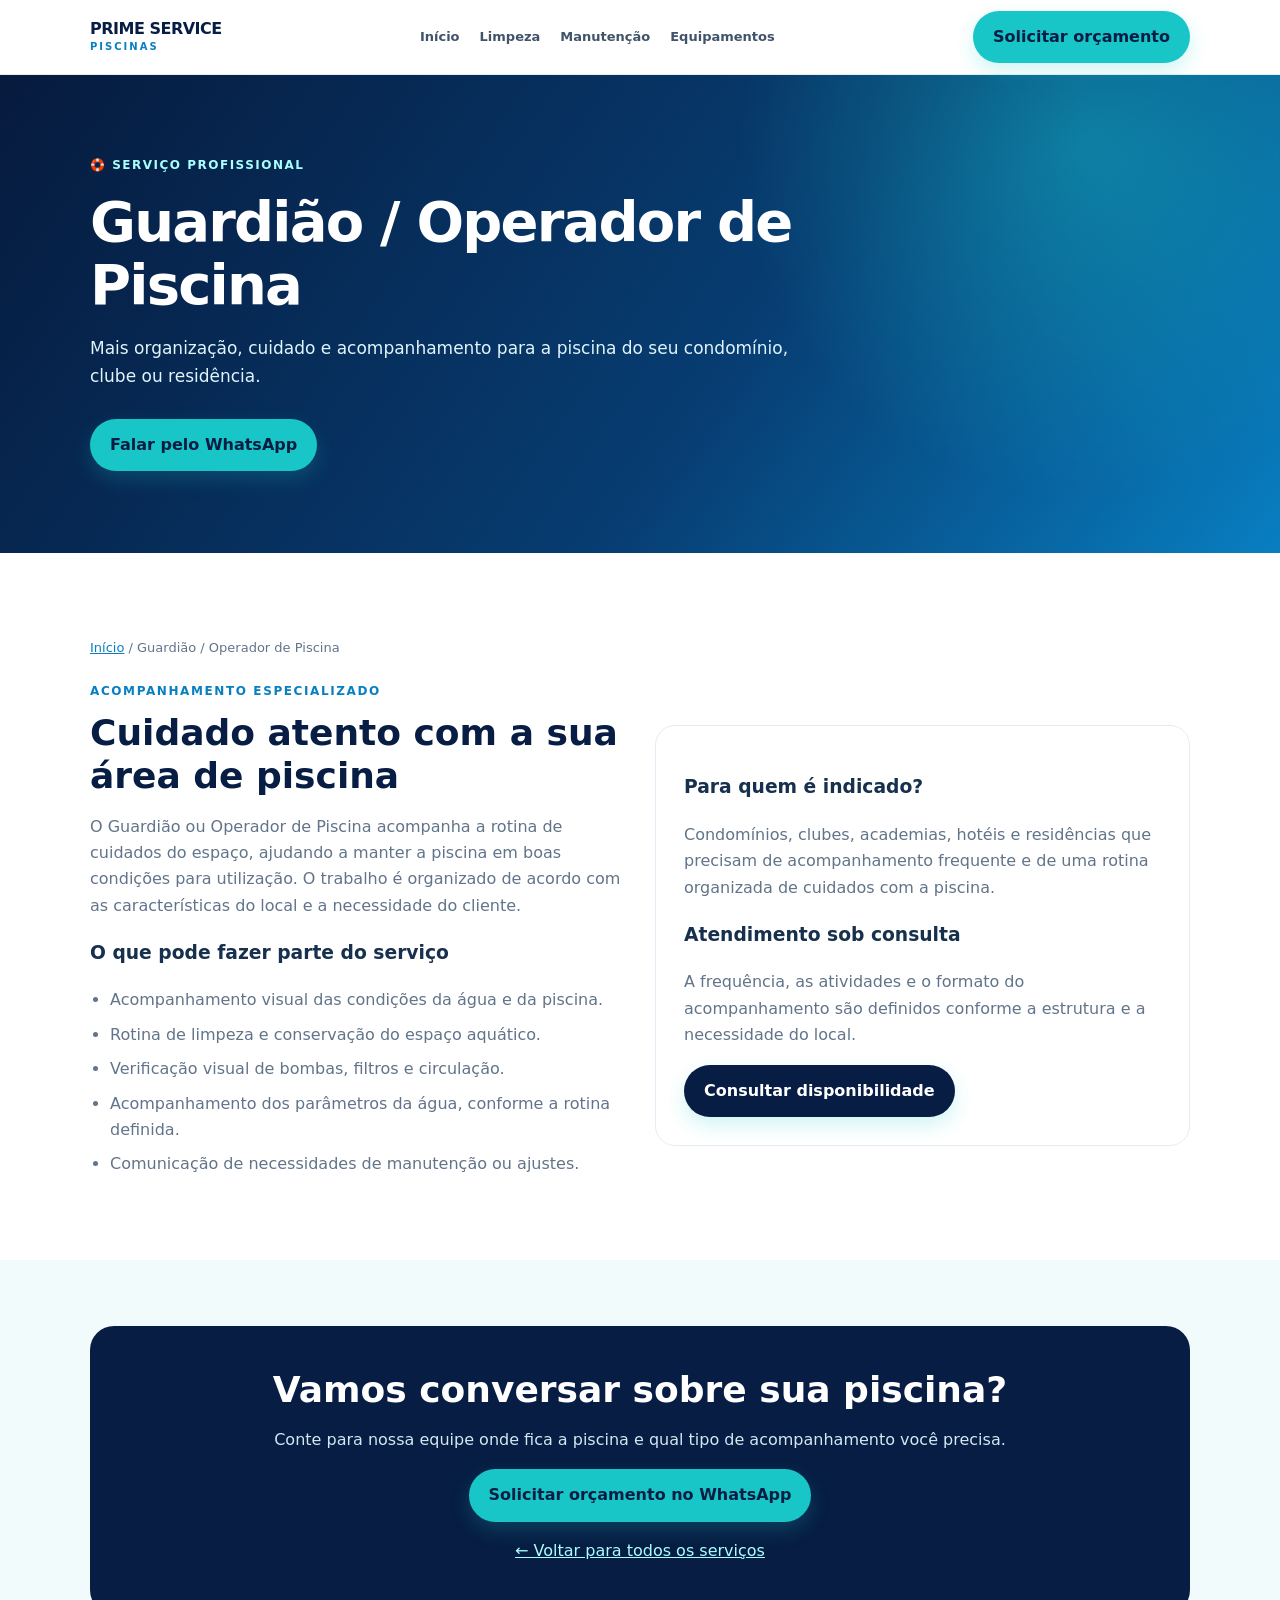
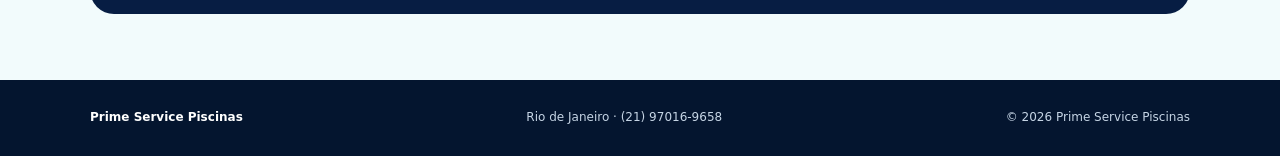
==== servicos/guardiao-operador.html @ e6c2f6da "Criar página individual do serviço: guardiao-operador.html" ====
<!doctype html>
<html lang="pt-BR"><head><meta charset="utf-8"><meta name="viewport" content="width=device-width,initial-scale=1"><meta name="theme-color" content="#071d43"><title>Guardião / Operador de Piscina | Prime Service Piscinas</title><meta name="description" content="Acompanhamento profissional e rotina de cuidados para piscinas em condomínios e residências no Rio de Janeiro."><link rel="stylesheet" href="../style.css"></head><body>
<header><div class="wrap nav"><a class="brand" href="../index.html">PRIME SERVICE<small>PISCINAS</small></a><nav id="nav"><a href="../index.html">Início</a><a href="limpeza-de-piscina.html">Limpeza</a><a href="manutencao-equipamentos.html">Manutenção</a><a href="venda-equipamentos.html">Equipamentos</a></nav><a class="btn" href="https://wa.me/5521970169658?text=Ol%C3%A1%21%20Gostaria%20de%20informa%C3%A7%C3%B5es%20sobre%20Guardião%20ou%20Operador%20de%20Piscina." target="_blank" rel="noopener">Solicitar orçamento</a><button class="menu" id="menu" aria-label="Abrir menu">☰</button></div></header>
<main><section class="hero"><div class="wrap"><span class="eyebrow">🛟 Serviço profissional</span><h1>Guardião / Operador de Piscina</h1><p>Mais organização, cuidado e acompanhamento para a piscina do seu condomínio, clube ou residência.</p><a class="btn" href="https://wa.me/5521970169658?text=Ol%C3%A1%21%20Gostaria%20de%20um%20or%C3%A7amento%20para%20Guardião%20ou%20Operador%20de%20Piscina." target="_blank" rel="noopener">Falar pelo WhatsApp</a></div></section>
<section><div class="wrap"><p class="breadcrumb"><a href="../index.html">Início</a> / Guardião / Operador de Piscina</p><div class="split"><div><span class="kicker">Acompanhamento especializado</span><h2>Cuidado atento com a sua área de piscina</h2><p class="muted">O Guardião ou Operador de Piscina acompanha a rotina de cuidados do espaço, ajudando a manter a piscina em boas condições para utilização. O trabalho é organizado de acordo com as características do local e a necessidade do cliente.</p><h3>O que pode fazer parte do serviço</h3><ul class="check"><li>Acompanhamento visual das condições da água e da piscina.</li><li>Rotina de limpeza e conservação do espaço aquático.</li><li>Verificação visual de bombas, filtros e circulação.</li><li>Acompanhamento dos parâmetros da água, conforme a rotina definida.</li><li>Comunicação de necessidades de manutenção ou ajustes.</li></ul></div><div class="panel"><h3>Para quem é indicado?</h3><p class="muted">Condomínios, clubes, academias, hotéis e residências que precisam de acompanhamento frequente e de uma rotina organizada de cuidados com a piscina.</p><h3>Atendimento sob consulta</h3><p class="muted">A frequência, as atividades e o formato do acompanhamento são definidos conforme a estrutura e a necessidade do local.</p><a class="btn dark" href="https://wa.me/5521970169658?text=Olá!%20Quero%20consultar%20o%20serviço%20de%20Guardião%20ou%20Operador%20de%20Piscina." target="_blank" rel="noopener">Consultar disponibilidade</a></div></div></div></section>
<section class="band"><div class="wrap cta"><h2>Vamos conversar sobre sua piscina?</h2><p>Conte para nossa equipe onde fica a piscina e qual tipo de acompanhamento você precisa.</p><a class="btn" href="https://wa.me/5521970169658?text=Olá!%20Gostaria%20de%20um%20orçamento%20para%20Guardião%20ou%20Operador%20de%20Piscina." target="_blank" rel="noopener">Solicitar orçamento no WhatsApp</a><p><a href="../index.html" style="color:#a9ffff">← Voltar para todos os serviços</a></p></div></section></main><footer><div class="wrap foot"><strong>Prime Service Piscinas</strong><span>Rio de Janeiro · (21) 97016-9658</span><span>© <span class="year"></span> Prime Service Piscinas</span></div></footer><script>const m=document.getElementById('menu'),n=document.getElementById('nav');m.addEventListener('click',()=>n.classList.toggle('open'));document.querySelectorAll('.year').forEach(e=>e.textContent=new Date().getFullYear());</script></body></html>
---- style.css ----
:root{--navy:#071d43;--blue:#087fc1;--turq:#18c6c8;--aqua:#e9fbfb;--ink:#17304d;--muted:#62748a;--line:#e4edf4}
*{box-sizing:border-box}html{scroll-behavior:smooth;scroll-padding-top:90px}body{margin:0;font-family:Inter,Poppins,system-ui,-apple-system,"Segoe UI",sans-serif;color:var(--ink);line-height:1.65}a{color:inherit}a:focus-visible,button:focus-visible{outline:3px solid #f5c84b;outline-offset:4px}.wrap{width:min(1100px,calc(100% - 36px));margin:auto}
header{position:sticky;top:0;z-index:10;background:#ffffffef;backdrop-filter:blur(10px);border-bottom:1px solid var(--line)}
.nav{min-height:74px;display:flex;align-items:center;justify-content:space-between;gap:20px}.brand{text-decoration:none;font-weight:800;color:var(--navy);letter-spacing:-.5px;line-height:1.05}.brand small{display:block;color:var(--blue);font-size:10px;letter-spacing:2px;margin-top:4px}
nav{display:flex;align-items:center;gap:20px}nav a{font-size:13px;font-weight:650;text-decoration:none;color:#40536a}nav a:hover{color:var(--blue)}
.btn{display:inline-flex;align-items:center;justify-content:center;padding:13px 20px;border-radius:999px;background:var(--turq);color:var(--navy);font-weight:800;text-decoration:none;border:0;box-shadow:0 8px 20px #18c6c833}.btn:hover{filter:brightness(1.04);transform:translateY(-1px)}.btn.dark{background:var(--navy);color:white}
.menu{display:none;border:1px solid var(--line);background:white;border-radius:10px;padding:9px}
.hero{background:radial-gradient(circle at 85% 15%,#18c6c866,transparent 30%),linear-gradient(125deg,#061a3d,#073d72 58%,#087fc1);color:white;padding:76px 0 82px}
.hero .eyebrow{color:#a9ffff;text-transform:uppercase;letter-spacing:1.5px;font-size:12px;font-weight:800}.hero h1{font-size:clamp(34px,5vw,56px);line-height:1.12;letter-spacing:-1.8px;max-width:760px;margin:14px 0}.hero p{color:#e0f4fb;max-width:700px;font-size:17px}.hero .btn{margin-top:12px}
section{padding:66px 0}.intro{text-align:center;max-width:760px;margin:0 auto 34px}.kicker{color:var(--blue);font-size:12px;font-weight:800;letter-spacing:1.6px;text-transform:uppercase}h2{color:var(--navy);font-size:clamp(26px,3.5vw,36px);line-height:1.2;margin:8px 0 12px}.muted{color:var(--muted)}
.grid{display:grid;grid-template-columns:repeat(3,1fr);gap:18px}.card{border:1px solid var(--line);border-radius:20px;padding:23px;background:white;box-shadow:0 10px 30px #071d4309}.card h3{color:var(--navy);margin:8px 0}.card p{color:var(--muted);font-size:14px}.symbol{width:48px;height:48px;border-radius:15px;background:var(--aqua);display:grid;place-items:center;font-size:23px}
.band{background:#f2fbfc}.split{display:grid;grid-template-columns:1fr 1fr;gap:30px;align-items:center}.panel{padding:28px;border-radius:20px;background:white;border:1px solid var(--line)}ul.check{padding-left:20px;color:var(--muted)}ul.check li{margin:8px 0}
.cta{background:var(--navy);color:white;border-radius:24px;padding:34px;text-align:center}.cta h2{color:white}.cta p{color:#d4e7f2}
footer{background:#04152f;color:#c6d5e5;padding:28px 0;font-size:12px}.foot{display:flex;justify-content:space-between;gap:18px;flex-wrap:wrap}footer strong{color:white}
.float{position:fixed;right:18px;bottom:18px;z-index:20;width:58px;height:58px;border-radius:50%;display:grid;place-items:center;background:#20c875;color:white;text-decoration:none;font-size:27px;box-shadow:0 8px 25px #0003}
.breadcrumb{font-size:13px;color:var(--muted);margin:18px 0}.breadcrumb a{color:var(--blue)}
@media(max-width:800px){nav{display:none;position:absolute;top:73px;left:0;right:0;background:white;padding:18px 22px;border-bottom:1px solid var(--line);flex-direction:column;align-items:flex-start}nav.open{display:flex}.menu{display:block}.nav>.btn{display:none}.grid{grid-template-columns:repeat(2,1fr)}.split{grid-template-columns:1fr}}
@media(max-width:540px){.grid{grid-template-columns:1fr}.hero{padding:55px 0 62px}section{padding:52px 0}.cta{padding:26px 20px}}

.service-tabs{display:grid;grid-template-columns:repeat(4,1fr);gap:16px;margin:0 0 38px}.service-tab{display:flex;flex-direction:column;gap:8px;padding:22px;border:1px solid var(--line);border-radius:18px;background:linear-gradient(160deg,#fff,#f2fbfc);text-decoration:none;box-shadow:0 10px 26px #071d4309;transition:transform .2s,border-color .2s}.service-tab:hover{transform:translateY(-3px);border-color:var(--turq)}.service-tab span{font-size:28px}.service-tab strong{color:var(--navy);line-height:1.25}.service-tab small{color:var(--muted);line-height:1.45}.secondary-intro{margin-top:8px}@media(max-width:800px){.service-tabs{grid-template-columns:repeat(2,1fr)}}@media(max-width:540px){.service-tabs{grid-template-columns:1fr}}
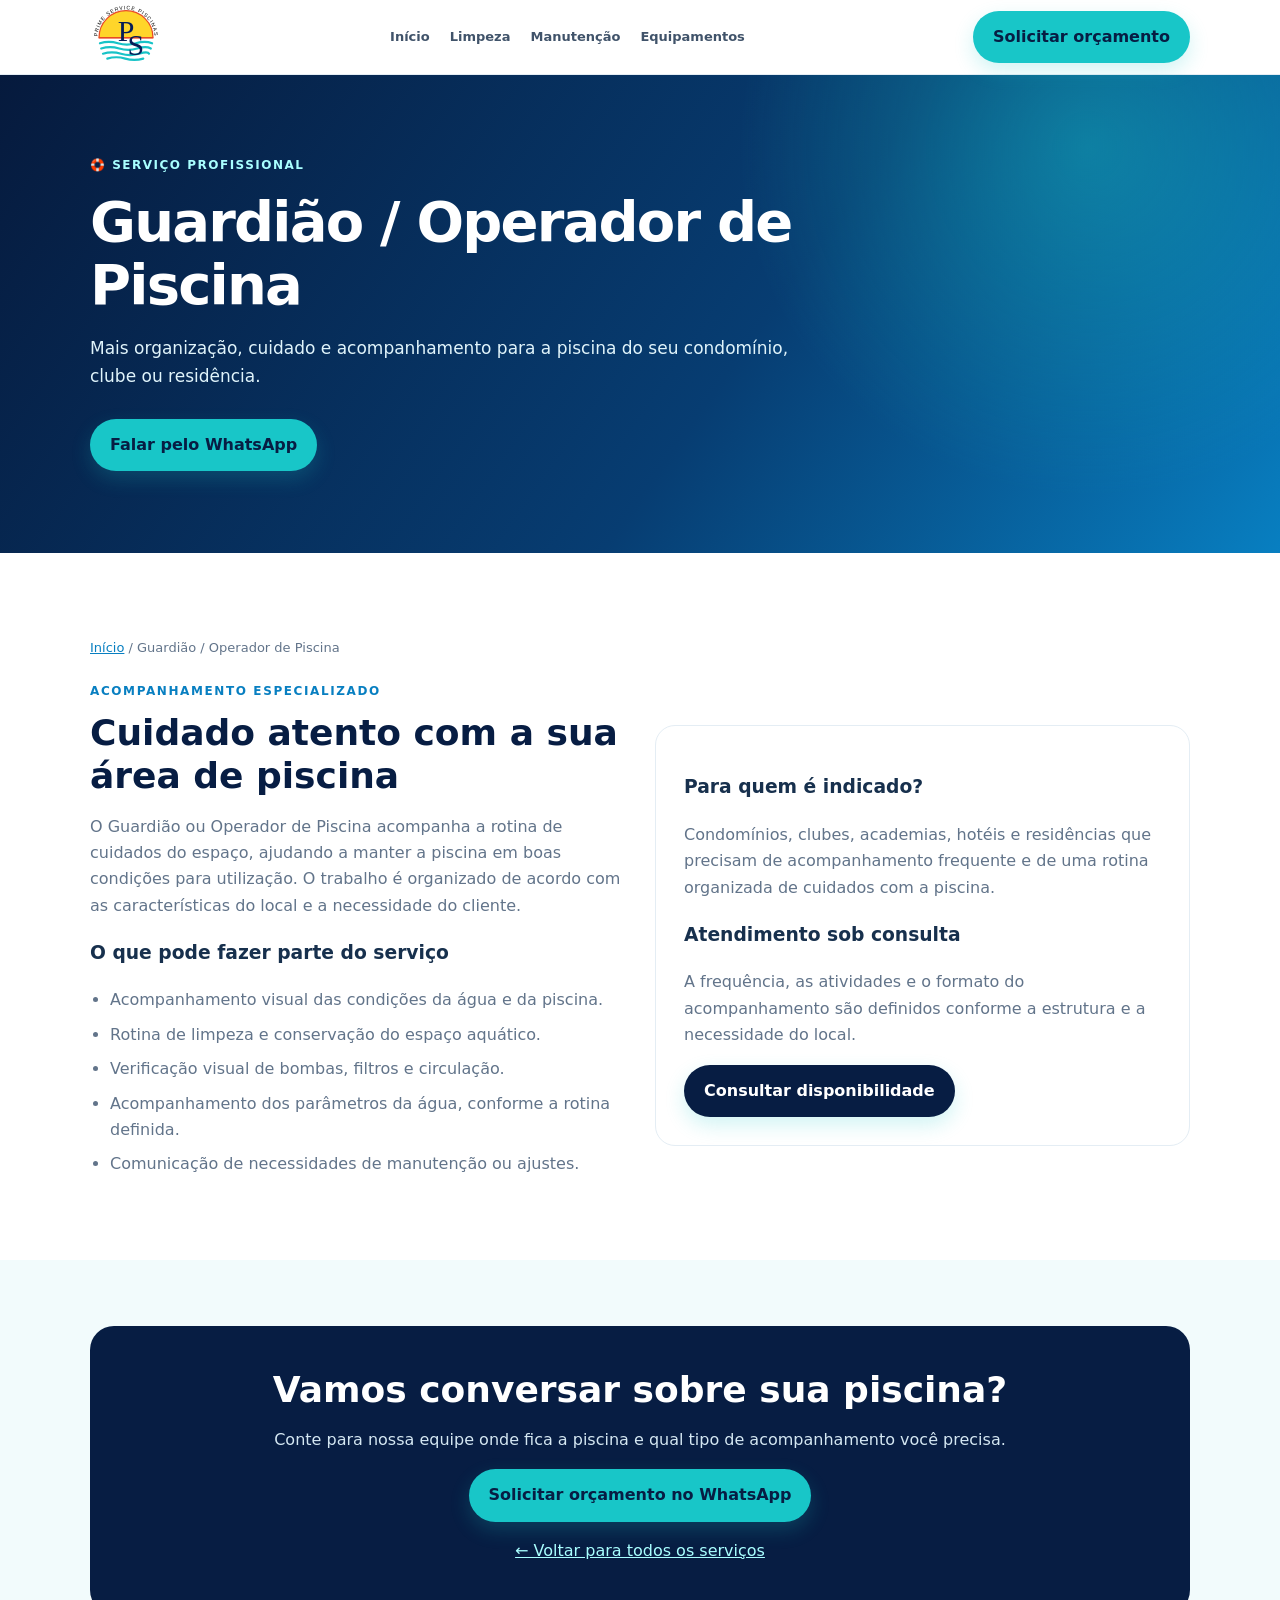
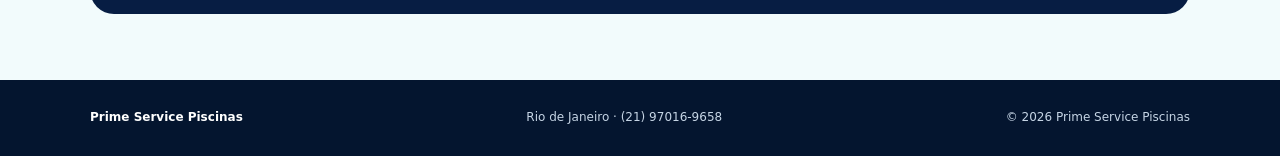
==== commit 1db1b122: "Atualizar cabeçalho com a logo Prime Service Piscinas" ====
--- a/servicos/guardiao-operador.html
+++ b/servicos/guardiao-operador.html
@@ -1,6 +1,6 @@
 <!doctype html>
 <html lang="pt-BR"><head><meta charset="utf-8"><meta name="viewport" content="width=device-width,initial-scale=1"><meta name="theme-color" content="#071d43"><title>Guardião / Operador de Piscina | Prime Service Piscinas</title><meta name="description" content="Acompanhamento profissional e rotina de cuidados para piscinas em condomínios e residências no Rio de Janeiro."><link rel="stylesheet" href="../style.css"></head><body>
-<header><div class="wrap nav"><a class="brand" href="../index.html">PRIME SERVICE<small>PISCINAS</small></a><nav id="nav"><a href="../index.html">Início</a><a href="limpeza-de-piscina.html">Limpeza</a><a href="manutencao-equipamentos.html">Manutenção</a><a href="venda-equipamentos.html">Equipamentos</a></nav><a class="btn" href="https://wa.me/5521970169658?text=Ol%C3%A1%21%20Gostaria%20de%20informa%C3%A7%C3%B5es%20sobre%20Guardião%20ou%20Operador%20de%20Piscina." target="_blank" rel="noopener">Solicitar orçamento</a><button class="menu" id="menu" aria-label="Abrir menu">☰</button></div></header>
+<header><div class="wrap nav"><a class="brand" style="display:flex;align-items:center" href="../index.html"><img src="../logo-prime.svg" alt="Prime Service Piscinas" style="width:72px;height:72px;object-fit:contain"></a><nav id="nav"><a href="../index.html">Início</a><a href="limpeza-de-piscina.html">Limpeza</a><a href="manutencao-equipamentos.html">Manutenção</a><a href="venda-equipamentos.html">Equipamentos</a></nav><a class="btn" href="https://wa.me/5521970169658?text=Ol%C3%A1%21%20Gostaria%20de%20informa%C3%A7%C3%B5es%20sobre%20Guardião%20ou%20Operador%20de%20Piscina." target="_blank" rel="noopener">Solicitar orçamento</a><button class="menu" id="menu" aria-label="Abrir menu">☰</button></div></header>
 <main><section class="hero"><div class="wrap"><span class="eyebrow">🛟 Serviço profissional</span><h1>Guardião / Operador de Piscina</h1><p>Mais organização, cuidado e acompanhamento para a piscina do seu condomínio, clube ou residência.</p><a class="btn" href="https://wa.me/5521970169658?text=Ol%C3%A1%21%20Gostaria%20de%20um%20or%C3%A7amento%20para%20Guardião%20ou%20Operador%20de%20Piscina." target="_blank" rel="noopener">Falar pelo WhatsApp</a></div></section>
 <section><div class="wrap"><p class="breadcrumb"><a href="../index.html">Início</a> / Guardião / Operador de Piscina</p><div class="split"><div><span class="kicker">Acompanhamento especializado</span><h2>Cuidado atento com a sua área de piscina</h2><p class="muted">O Guardião ou Operador de Piscina acompanha a rotina de cuidados do espaço, ajudando a manter a piscina em boas condições para utilização. O trabalho é organizado de acordo com as características do local e a necessidade do cliente.</p><h3>O que pode fazer parte do serviço</h3><ul class="check"><li>Acompanhamento visual das condições da água e da piscina.</li><li>Rotina de limpeza e conservação do espaço aquático.</li><li>Verificação visual de bombas, filtros e circulação.</li><li>Acompanhamento dos parâmetros da água, conforme a rotina definida.</li><li>Comunicação de necessidades de manutenção ou ajustes.</li></ul></div><div class="panel"><h3>Para quem é indicado?</h3><p class="muted">Condomínios, clubes, academias, hotéis e residências que precisam de acompanhamento frequente e de uma rotina organizada de cuidados com a piscina.</p><h3>Atendimento sob consulta</h3><p class="muted">A frequência, as atividades e o formato do acompanhamento são definidos conforme a estrutura e a necessidade do local.</p><a class="btn dark" href="https://wa.me/5521970169658?text=Olá!%20Quero%20consultar%20o%20serviço%20de%20Guardião%20ou%20Operador%20de%20Piscina." target="_blank" rel="noopener">Consultar disponibilidade</a></div></div></div></section>
 <section class="band"><div class="wrap cta"><h2>Vamos conversar sobre sua piscina?</h2><p>Conte para nossa equipe onde fica a piscina e qual tipo de acompanhamento você precisa.</p><a class="btn" href="https://wa.me/5521970169658?text=Olá!%20Gostaria%20de%20um%20orçamento%20para%20Guardião%20ou%20Operador%20de%20Piscina." target="_blank" rel="noopener">Solicitar orçamento no WhatsApp</a><p><a href="../index.html" style="color:#a9ffff">← Voltar para todos os serviços</a></p></div></section></main><footer><div class="wrap foot"><strong>Prime Service Piscinas</strong><span>Rio de Janeiro · (21) 97016-9658</span><span>© <span class="year"></span> Prime Service Piscinas</span></div></footer><script>const m=document.getElementById('menu'),n=document.getElementById('nav');m.addEventListener('click',()=>n.classList.toggle('open'));document.querySelectorAll('.year').forEach(e=>e.textContent=new Date().getFullYear());</script></body></html>
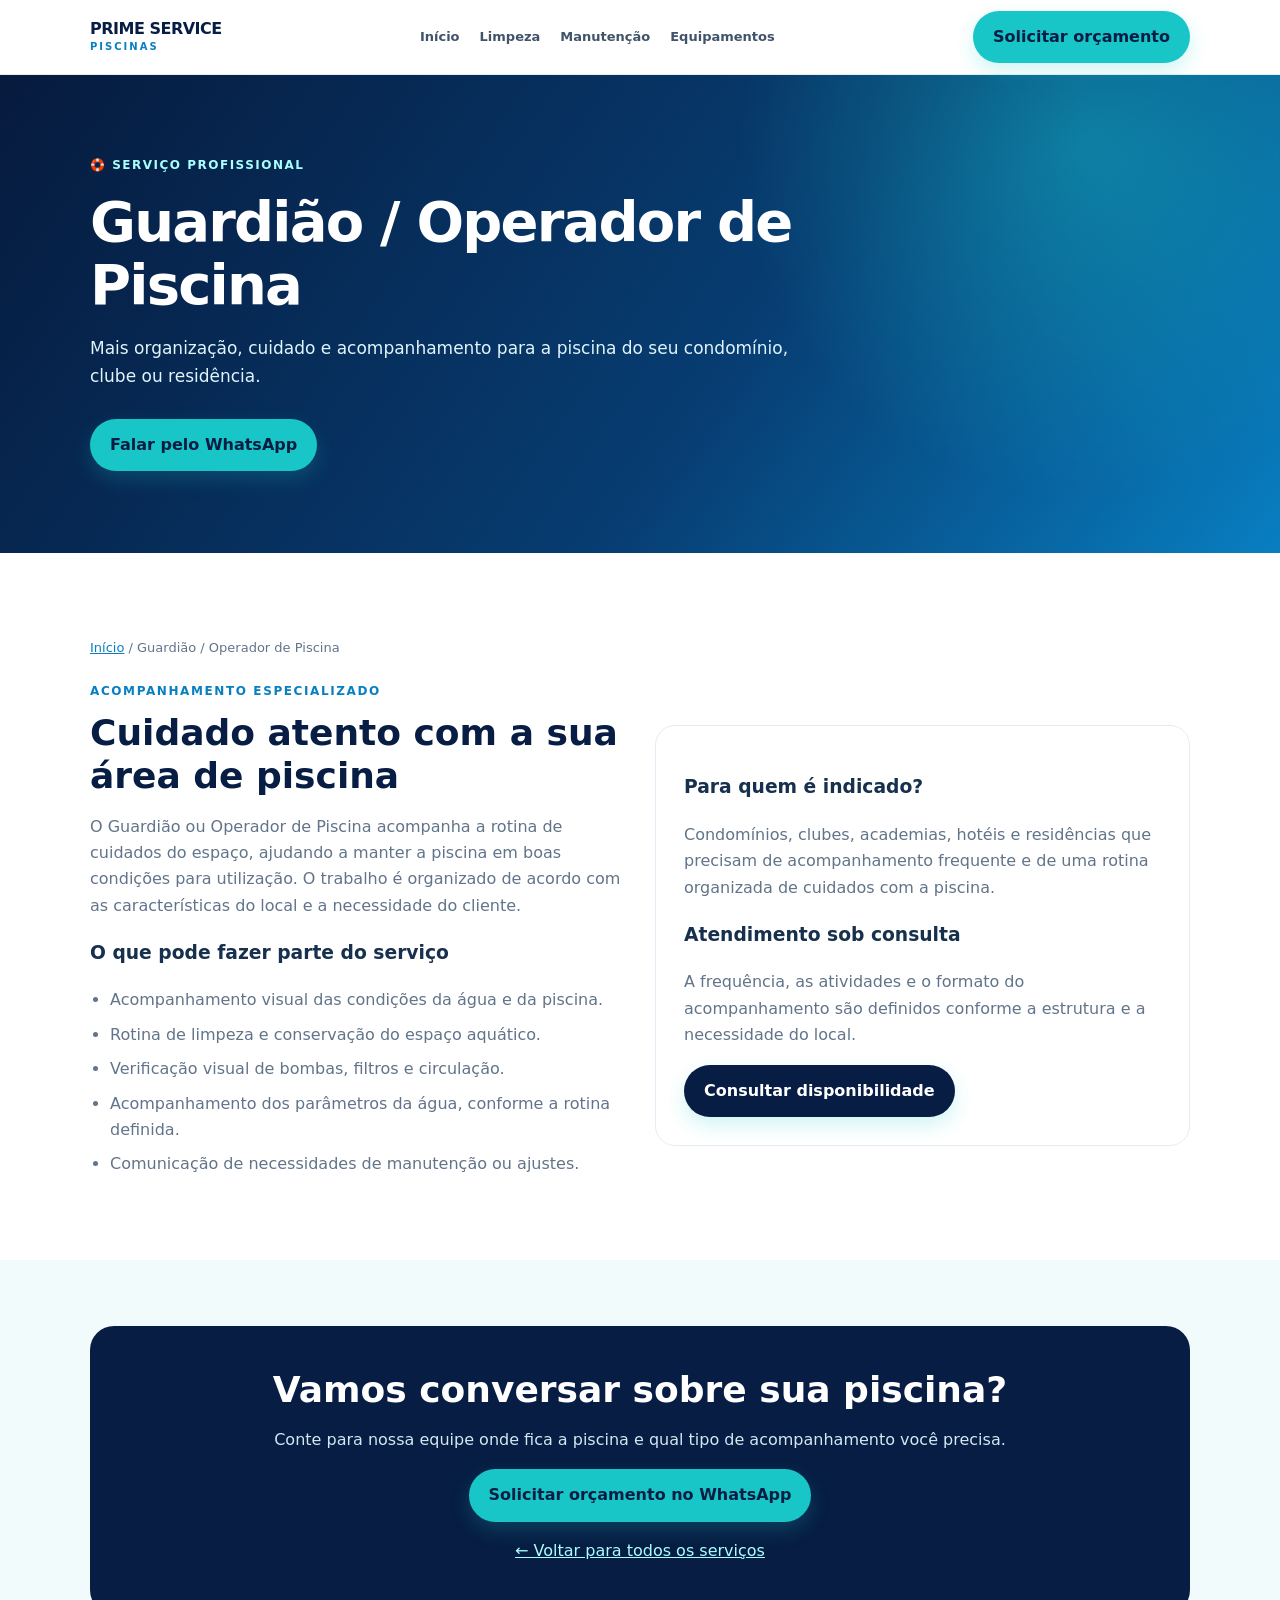
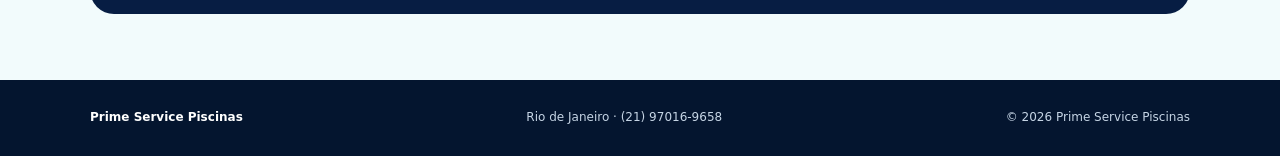
==== commit e0b48fa9: "Remover logo provisória do cabeçalho" ====
--- a/servicos/guardiao-operador.html
+++ b/servicos/guardiao-operador.html
@@ -1,6 +1,6 @@
 <!doctype html>
 <html lang="pt-BR"><head><meta charset="utf-8"><meta name="viewport" content="width=device-width,initial-scale=1"><meta name="theme-color" content="#071d43"><title>Guardião / Operador de Piscina | Prime Service Piscinas</title><meta name="description" content="Acompanhamento profissional e rotina de cuidados para piscinas em condomínios e residências no Rio de Janeiro."><link rel="stylesheet" href="../style.css"></head><body>
-<header><div class="wrap nav"><a class="brand" style="display:flex;align-items:center" href="../index.html"><img src="../logo-prime.svg" alt="Prime Service Piscinas" style="width:72px;height:72px;object-fit:contain"></a><nav id="nav"><a href="../index.html">Início</a><a href="limpeza-de-piscina.html">Limpeza</a><a href="manutencao-equipamentos.html">Manutenção</a><a href="venda-equipamentos.html">Equipamentos</a></nav><a class="btn" href="https://wa.me/5521970169658?text=Ol%C3%A1%21%20Gostaria%20de%20informa%C3%A7%C3%B5es%20sobre%20Guardião%20ou%20Operador%20de%20Piscina." target="_blank" rel="noopener">Solicitar orçamento</a><button class="menu" id="menu" aria-label="Abrir menu">☰</button></div></header>
+<header><div class="wrap nav"><a class="brand" href="../index.html">PRIME SERVICE<small>PISCINAS</small></a><nav id="nav"><a href="../index.html">Início</a><a href="limpeza-de-piscina.html">Limpeza</a><a href="manutencao-equipamentos.html">Manutenção</a><a href="venda-equipamentos.html">Equipamentos</a></nav><a class="btn" href="https://wa.me/5521970169658?text=Ol%C3%A1%21%20Gostaria%20de%20informa%C3%A7%C3%B5es%20sobre%20Guardião%20ou%20Operador%20de%20Piscina." target="_blank" rel="noopener">Solicitar orçamento</a><button class="menu" id="menu" aria-label="Abrir menu">☰</button></div></header>
 <main><section class="hero"><div class="wrap"><span class="eyebrow">🛟 Serviço profissional</span><h1>Guardião / Operador de Piscina</h1><p>Mais organização, cuidado e acompanhamento para a piscina do seu condomínio, clube ou residência.</p><a class="btn" href="https://wa.me/5521970169658?text=Ol%C3%A1%21%20Gostaria%20de%20um%20or%C3%A7amento%20para%20Guardião%20ou%20Operador%20de%20Piscina." target="_blank" rel="noopener">Falar pelo WhatsApp</a></div></section>
 <section><div class="wrap"><p class="breadcrumb"><a href="../index.html">Início</a> / Guardião / Operador de Piscina</p><div class="split"><div><span class="kicker">Acompanhamento especializado</span><h2>Cuidado atento com a sua área de piscina</h2><p class="muted">O Guardião ou Operador de Piscina acompanha a rotina de cuidados do espaço, ajudando a manter a piscina em boas condições para utilização. O trabalho é organizado de acordo com as características do local e a necessidade do cliente.</p><h3>O que pode fazer parte do serviço</h3><ul class="check"><li>Acompanhamento visual das condições da água e da piscina.</li><li>Rotina de limpeza e conservação do espaço aquático.</li><li>Verificação visual de bombas, filtros e circulação.</li><li>Acompanhamento dos parâmetros da água, conforme a rotina definida.</li><li>Comunicação de necessidades de manutenção ou ajustes.</li></ul></div><div class="panel"><h3>Para quem é indicado?</h3><p class="muted">Condomínios, clubes, academias, hotéis e residências que precisam de acompanhamento frequente e de uma rotina organizada de cuidados com a piscina.</p><h3>Atendimento sob consulta</h3><p class="muted">A frequência, as atividades e o formato do acompanhamento são definidos conforme a estrutura e a necessidade do local.</p><a class="btn dark" href="https://wa.me/5521970169658?text=Olá!%20Quero%20consultar%20o%20serviço%20de%20Guardião%20ou%20Operador%20de%20Piscina." target="_blank" rel="noopener">Consultar disponibilidade</a></div></div></div></section>
 <section class="band"><div class="wrap cta"><h2>Vamos conversar sobre sua piscina?</h2><p>Conte para nossa equipe onde fica a piscina e qual tipo de acompanhamento você precisa.</p><a class="btn" href="https://wa.me/5521970169658?text=Olá!%20Gostaria%20de%20um%20orçamento%20para%20Guardião%20ou%20Operador%20de%20Piscina." target="_blank" rel="noopener">Solicitar orçamento no WhatsApp</a><p><a href="../index.html" style="color:#a9ffff">← Voltar para todos os serviços</a></p></div></section></main><footer><div class="wrap foot"><strong>Prime Service Piscinas</strong><span>Rio de Janeiro · (21) 97016-9658</span><span>© <span class="year"></span> Prime Service Piscinas</span></div></footer><script>const m=document.getElementById('menu'),n=document.getElementById('nav');m.addEventListener('click',()=>n.classList.toggle('open'));document.querySelectorAll('.year').forEach(e=>e.textContent=new Date().getFullYear());</script></body></html>
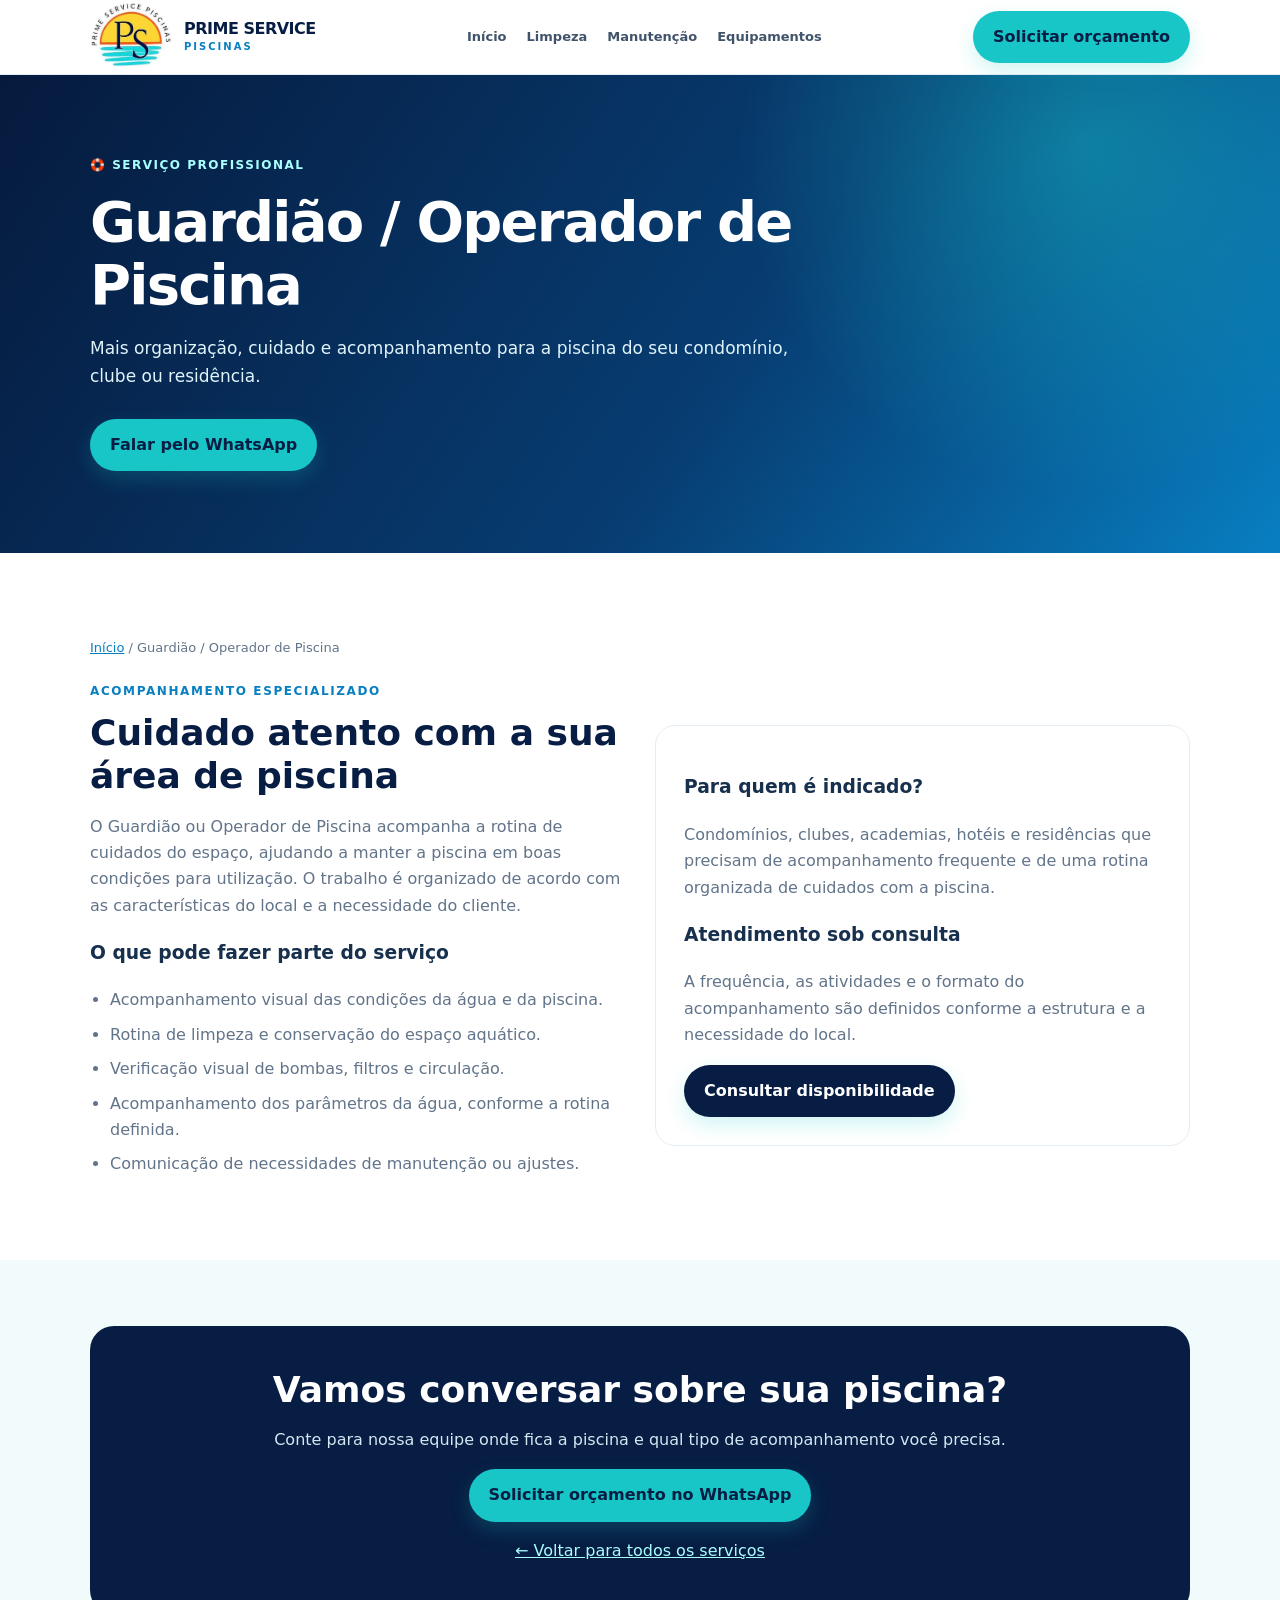
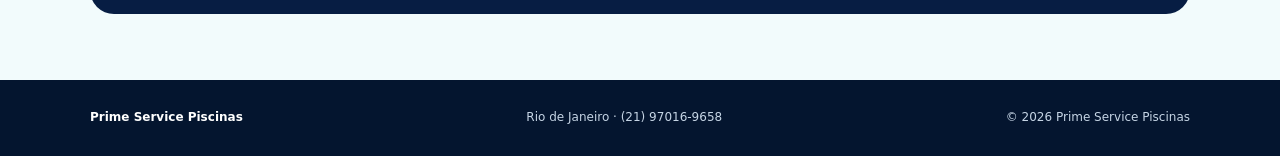
==== commit bcdcd2ba: "Adicionar logo original enviada ao cabeçalho" ====
--- a/servicos/guardiao-operador.html
+++ b/servicos/guardiao-operador.html
@@ -1,6 +1,6 @@
 <!doctype html>
 <html lang="pt-BR"><head><meta charset="utf-8"><meta name="viewport" content="width=device-width,initial-scale=1"><meta name="theme-color" content="#071d43"><title>Guardião / Operador de Piscina | Prime Service Piscinas</title><meta name="description" content="Acompanhamento profissional e rotina de cuidados para piscinas em condomínios e residências no Rio de Janeiro."><link rel="stylesheet" href="../style.css"></head><body>
-<header><div class="wrap nav"><a class="brand" href="../index.html">PRIME SERVICE<small>PISCINAS</small></a><nav id="nav"><a href="../index.html">Início</a><a href="limpeza-de-piscina.html">Limpeza</a><a href="manutencao-equipamentos.html">Manutenção</a><a href="venda-equipamentos.html">Equipamentos</a></nav><a class="btn" href="https://wa.me/5521970169658?text=Ol%C3%A1%21%20Gostaria%20de%20informa%C3%A7%C3%B5es%20sobre%20Guardião%20ou%20Operador%20de%20Piscina." target="_blank" rel="noopener">Solicitar orçamento</a><button class="menu" id="menu" aria-label="Abrir menu">☰</button></div></header>
+<header><div class="wrap nav"><a class="brand" style="display:flex;align-items:center;gap:12px" href="../index.html"><img src="../WhatsApp%20Image%202026-11-17%20at%2017.39.23.jpeg" alt="Logo original Prime Service Piscinas" style="width:82px;height:68px;object-fit:contain"><span>PRIME SERVICE<small>PISCINAS</small></span></a><nav id="nav"><a href="../index.html">Início</a><a href="limpeza-de-piscina.html">Limpeza</a><a href="manutencao-equipamentos.html">Manutenção</a><a href="venda-equipamentos.html">Equipamentos</a></nav><a class="btn" href="https://wa.me/5521970169658?text=Ol%C3%A1%21%20Gostaria%20de%20informa%C3%A7%C3%B5es%20sobre%20Guardião%20ou%20Operador%20de%20Piscina." target="_blank" rel="noopener">Solicitar orçamento</a><button class="menu" id="menu" aria-label="Abrir menu">☰</button></div></header>
 <main><section class="hero"><div class="wrap"><span class="eyebrow">🛟 Serviço profissional</span><h1>Guardião / Operador de Piscina</h1><p>Mais organização, cuidado e acompanhamento para a piscina do seu condomínio, clube ou residência.</p><a class="btn" href="https://wa.me/5521970169658?text=Ol%C3%A1%21%20Gostaria%20de%20um%20or%C3%A7amento%20para%20Guardião%20ou%20Operador%20de%20Piscina." target="_blank" rel="noopener">Falar pelo WhatsApp</a></div></section>
 <section><div class="wrap"><p class="breadcrumb"><a href="../index.html">Início</a> / Guardião / Operador de Piscina</p><div class="split"><div><span class="kicker">Acompanhamento especializado</span><h2>Cuidado atento com a sua área de piscina</h2><p class="muted">O Guardião ou Operador de Piscina acompanha a rotina de cuidados do espaço, ajudando a manter a piscina em boas condições para utilização. O trabalho é organizado de acordo com as características do local e a necessidade do cliente.</p><h3>O que pode fazer parte do serviço</h3><ul class="check"><li>Acompanhamento visual das condições da água e da piscina.</li><li>Rotina de limpeza e conservação do espaço aquático.</li><li>Verificação visual de bombas, filtros e circulação.</li><li>Acompanhamento dos parâmetros da água, conforme a rotina definida.</li><li>Comunicação de necessidades de manutenção ou ajustes.</li></ul></div><div class="panel"><h3>Para quem é indicado?</h3><p class="muted">Condomínios, clubes, academias, hotéis e residências que precisam de acompanhamento frequente e de uma rotina organizada de cuidados com a piscina.</p><h3>Atendimento sob consulta</h3><p class="muted">A frequência, as atividades e o formato do acompanhamento são definidos conforme a estrutura e a necessidade do local.</p><a class="btn dark" href="https://wa.me/5521970169658?text=Olá!%20Quero%20consultar%20o%20serviço%20de%20Guardião%20ou%20Operador%20de%20Piscina." target="_blank" rel="noopener">Consultar disponibilidade</a></div></div></div></section>
 <section class="band"><div class="wrap cta"><h2>Vamos conversar sobre sua piscina?</h2><p>Conte para nossa equipe onde fica a piscina e qual tipo de acompanhamento você precisa.</p><a class="btn" href="https://wa.me/5521970169658?text=Olá!%20Gostaria%20de%20um%20orçamento%20para%20Guardião%20ou%20Operador%20de%20Piscina." target="_blank" rel="noopener">Solicitar orçamento no WhatsApp</a><p><a href="../index.html" style="color:#a9ffff">← Voltar para todos os serviços</a></p></div></section></main><footer><div class="wrap foot"><strong>Prime Service Piscinas</strong><span>Rio de Janeiro · (21) 97016-9658</span><span>© <span class="year"></span> Prime Service Piscinas</span></div></footer><script>const m=document.getElementById('menu'),n=document.getElementById('nav');m.addEventListener('click',()=>n.classList.toggle('open'));document.querySelectorAll('.year').forEach(e=>e.textContent=new Date().getFullYear());</script></body></html>
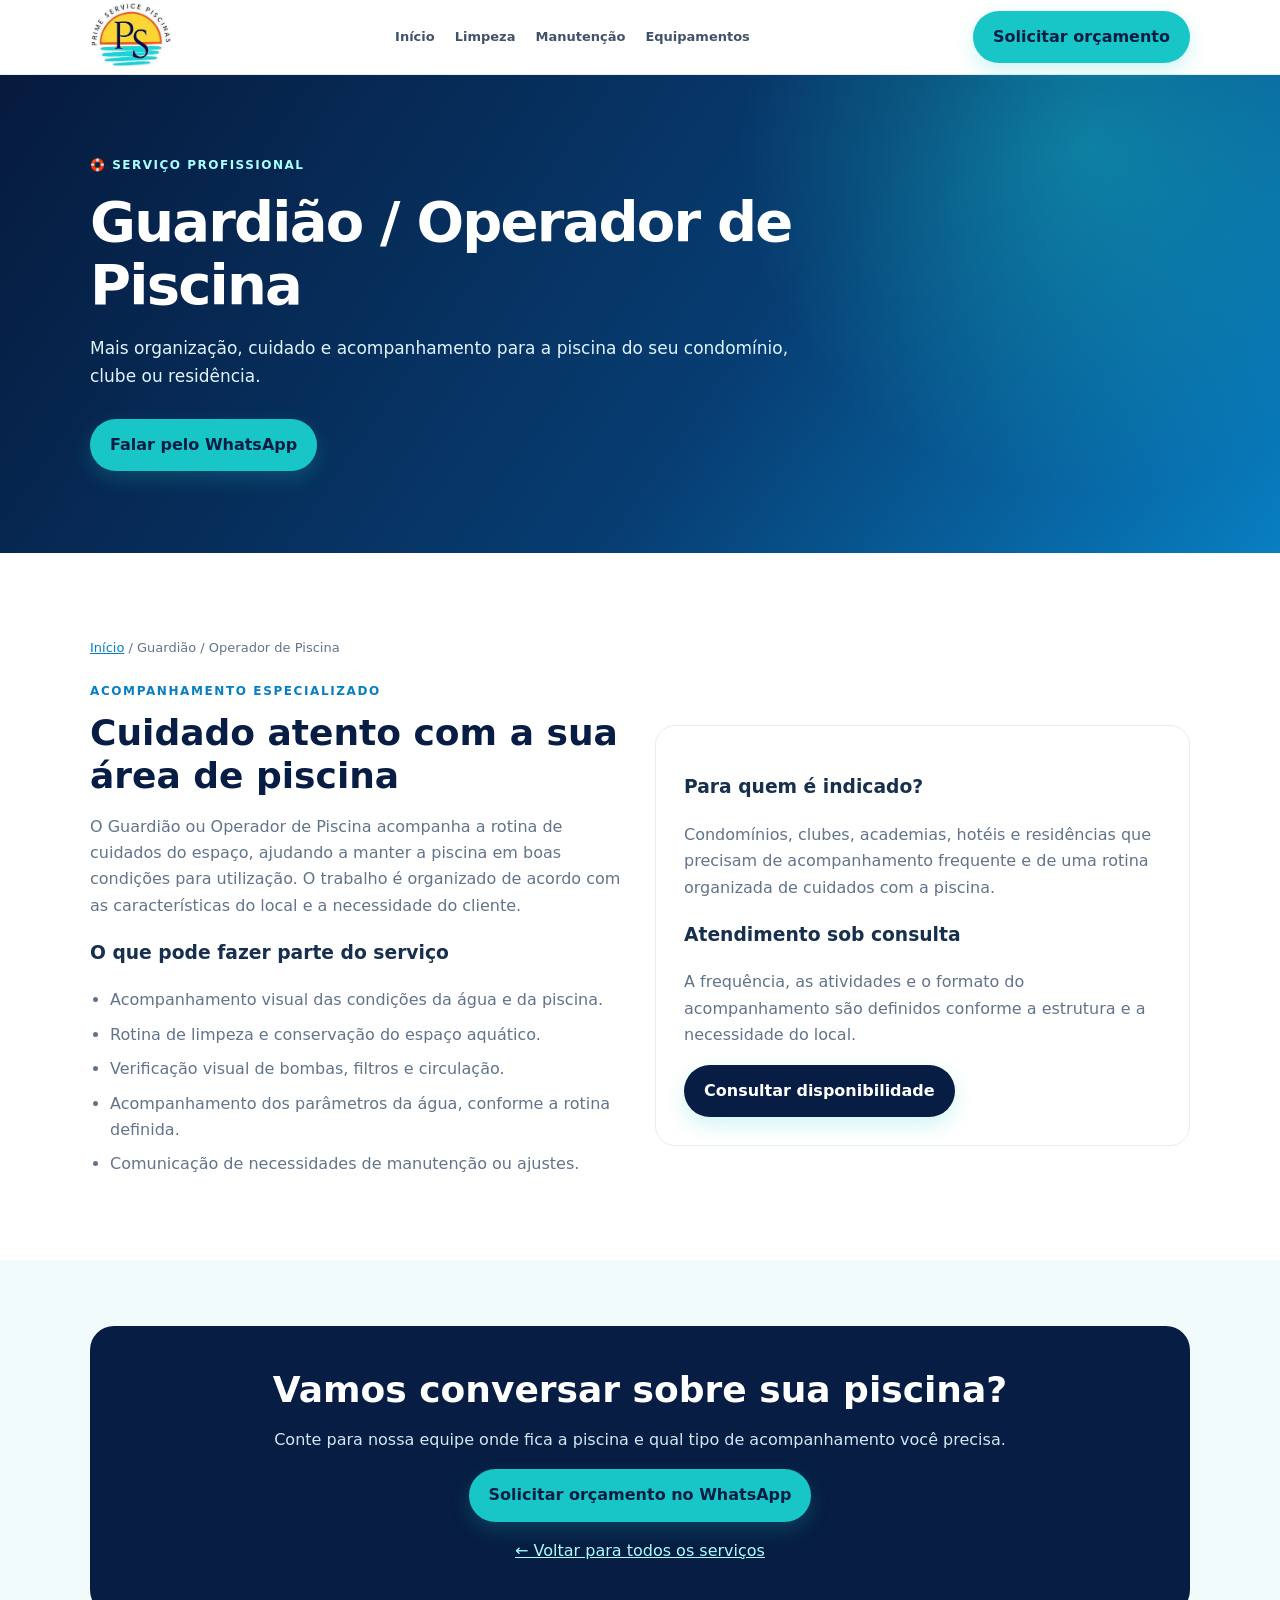
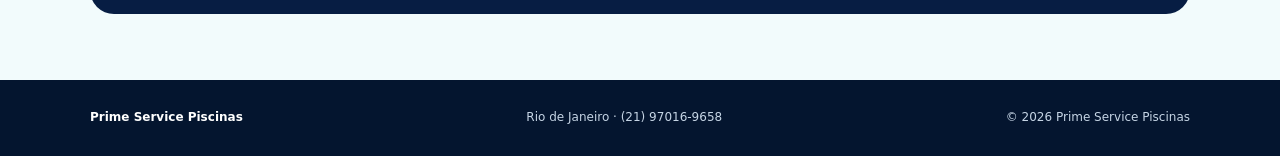
==== commit 00dab18a: "Corrigir logo e cabeçalho responsivo em páginas de serviços" ====
--- a/servicos/guardiao-operador.html
+++ b/servicos/guardiao-operador.html
@@ -1,6 +1,6 @@
 <!doctype html>
 <html lang="pt-BR"><head><meta charset="utf-8"><meta name="viewport" content="width=device-width,initial-scale=1"><meta name="theme-color" content="#071d43"><title>Guardião / Operador de Piscina | Prime Service Piscinas</title><meta name="description" content="Acompanhamento profissional e rotina de cuidados para piscinas em condomínios e residências no Rio de Janeiro."><link rel="stylesheet" href="../style.css"></head><body>
-<header><div class="wrap nav"><a class="brand" style="display:flex;align-items:center;gap:12px" href="../index.html"><img src="../WhatsApp%20Image%202026-11-17%20at%2017.39.23.jpeg" alt="Logo original Prime Service Piscinas" style="width:82px;height:68px;object-fit:contain"><span>PRIME SERVICE<small>PISCINAS</small></span></a><nav id="nav"><a href="../index.html">Início</a><a href="limpeza-de-piscina.html">Limpeza</a><a href="manutencao-equipamentos.html">Manutenção</a><a href="venda-equipamentos.html">Equipamentos</a></nav><a class="btn" href="https://wa.me/5521970169658?text=Ol%C3%A1%21%20Gostaria%20de%20informa%C3%A7%C3%B5es%20sobre%20Guardião%20ou%20Operador%20de%20Piscina." target="_blank" rel="noopener">Solicitar orçamento</a><button class="menu" id="menu" aria-label="Abrir menu">☰</button></div></header>
+<header><div class="wrap nav"><a class="brand" style="display:flex;align-items:center;gap:12px" href="../index.html"><img src="../PSP.jpeg" alt="Logo original Prime Service Piscinas" style="width:82px;height:68px;object-fit:contain"></a><nav id="nav"><a href="../index.html">Início</a><a href="limpeza-de-piscina.html">Limpeza</a><a href="manutencao-equipamentos.html">Manutenção</a><a href="venda-equipamentos.html">Equipamentos</a></nav><a class="btn" href="https://wa.me/5521970169658?text=Ol%C3%A1%21%20Gostaria%20de%20informa%C3%A7%C3%B5es%20sobre%20Guardião%20ou%20Operador%20de%20Piscina." target="_blank" rel="noopener">Solicitar orçamento</a><button class="menu" id="menu" aria-label="Abrir menu">☰</button></div></header>
 <main><section class="hero"><div class="wrap"><span class="eyebrow">🛟 Serviço profissional</span><h1>Guardião / Operador de Piscina</h1><p>Mais organização, cuidado e acompanhamento para a piscina do seu condomínio, clube ou residência.</p><a class="btn" href="https://wa.me/5521970169658?text=Ol%C3%A1%21%20Gostaria%20de%20um%20or%C3%A7amento%20para%20Guardião%20ou%20Operador%20de%20Piscina." target="_blank" rel="noopener">Falar pelo WhatsApp</a></div></section>
 <section><div class="wrap"><p class="breadcrumb"><a href="../index.html">Início</a> / Guardião / Operador de Piscina</p><div class="split"><div><span class="kicker">Acompanhamento especializado</span><h2>Cuidado atento com a sua área de piscina</h2><p class="muted">O Guardião ou Operador de Piscina acompanha a rotina de cuidados do espaço, ajudando a manter a piscina em boas condições para utilização. O trabalho é organizado de acordo com as características do local e a necessidade do cliente.</p><h3>O que pode fazer parte do serviço</h3><ul class="check"><li>Acompanhamento visual das condições da água e da piscina.</li><li>Rotina de limpeza e conservação do espaço aquático.</li><li>Verificação visual de bombas, filtros e circulação.</li><li>Acompanhamento dos parâmetros da água, conforme a rotina definida.</li><li>Comunicação de necessidades de manutenção ou ajustes.</li></ul></div><div class="panel"><h3>Para quem é indicado?</h3><p class="muted">Condomínios, clubes, academias, hotéis e residências que precisam de acompanhamento frequente e de uma rotina organizada de cuidados com a piscina.</p><h3>Atendimento sob consulta</h3><p class="muted">A frequência, as atividades e o formato do acompanhamento são definidos conforme a estrutura e a necessidade do local.</p><a class="btn dark" href="https://wa.me/5521970169658?text=Olá!%20Quero%20consultar%20o%20serviço%20de%20Guardião%20ou%20Operador%20de%20Piscina." target="_blank" rel="noopener">Consultar disponibilidade</a></div></div></div></section>
 <section class="band"><div class="wrap cta"><h2>Vamos conversar sobre sua piscina?</h2><p>Conte para nossa equipe onde fica a piscina e qual tipo de acompanhamento você precisa.</p><a class="btn" href="https://wa.me/5521970169658?text=Olá!%20Gostaria%20de%20um%20orçamento%20para%20Guardião%20ou%20Operador%20de%20Piscina." target="_blank" rel="noopener">Solicitar orçamento no WhatsApp</a><p><a href="../index.html" style="color:#a9ffff">← Voltar para todos os serviços</a></p></div></section></main><footer><div class="wrap foot"><strong>Prime Service Piscinas</strong><span>Rio de Janeiro · (21) 97016-9658</span><span>© <span class="year"></span> Prime Service Piscinas</span></div></footer><script>const m=document.getElementById('menu'),n=document.getElementById('nav');m.addEventListener('click',()=>n.classList.toggle('open'));document.querySelectorAll('.year').forEach(e=>e.textContent=new Date().getFullYear());</script></body></html>
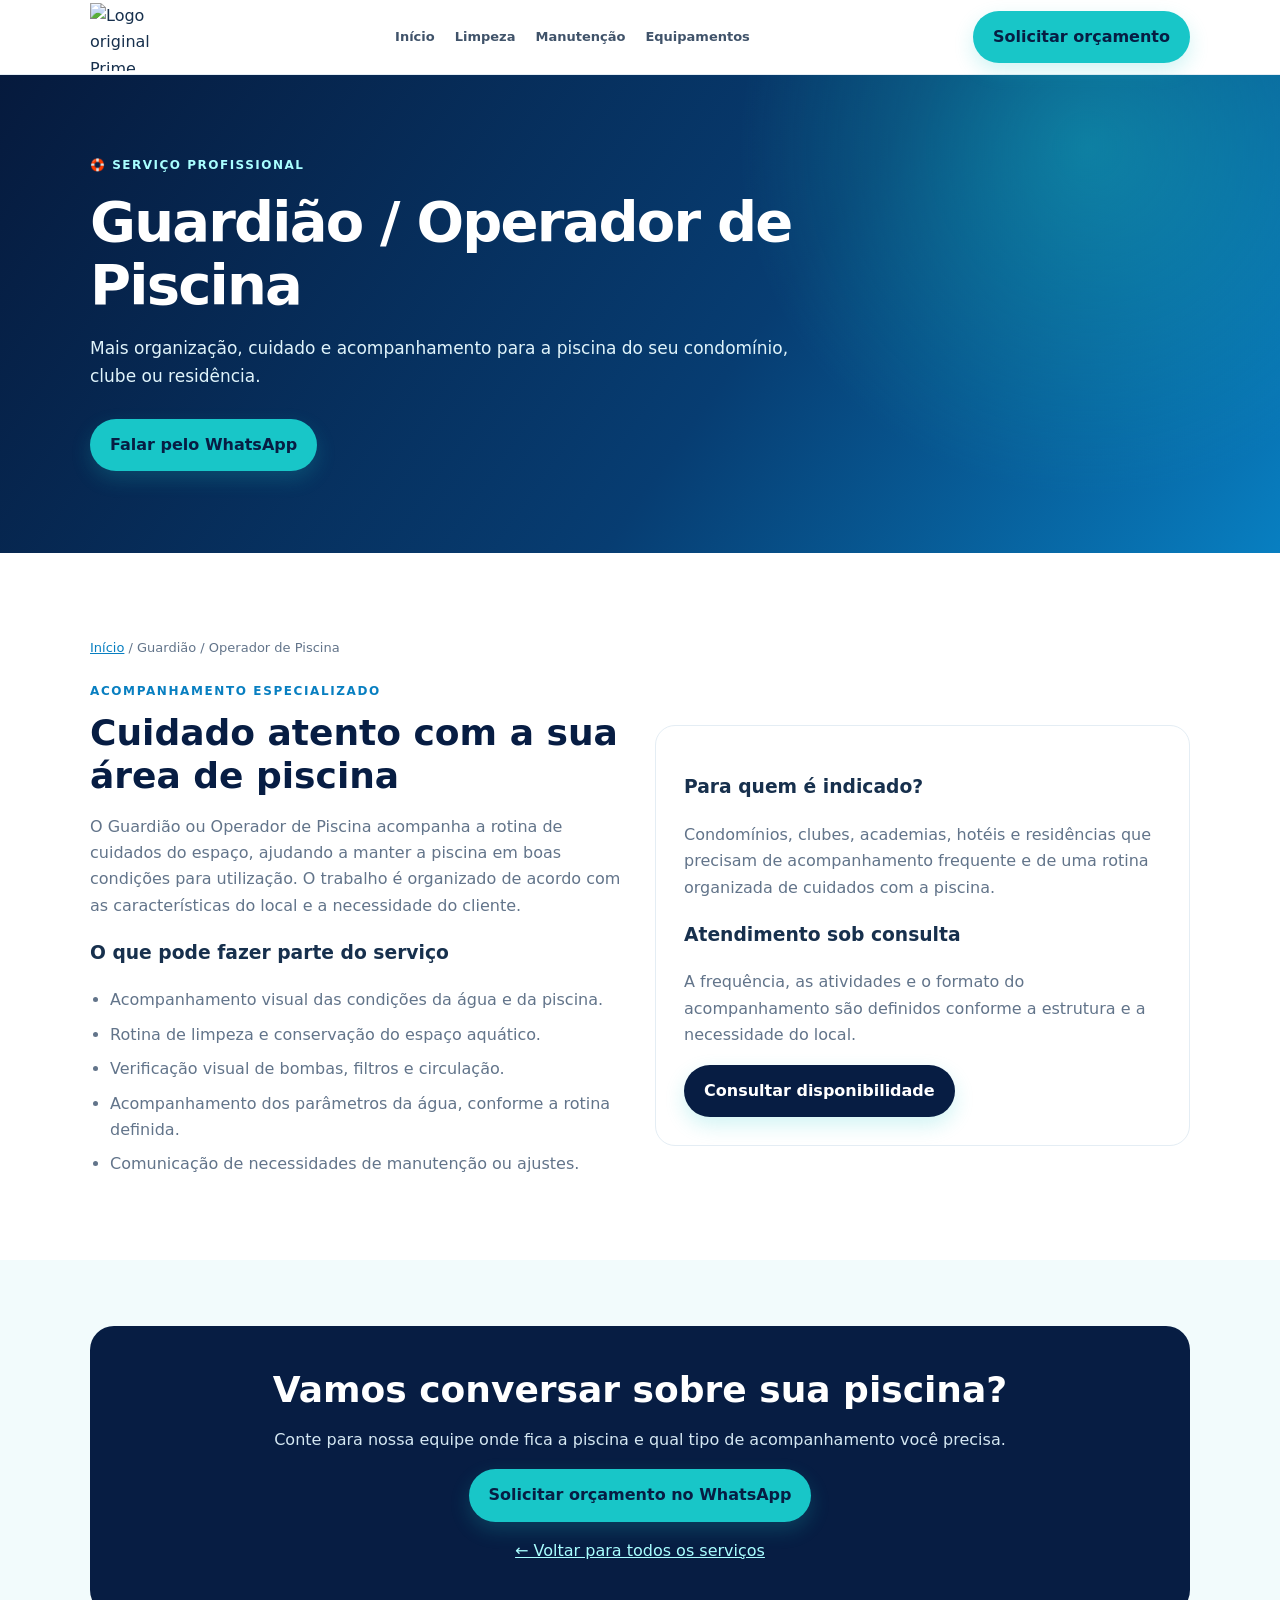
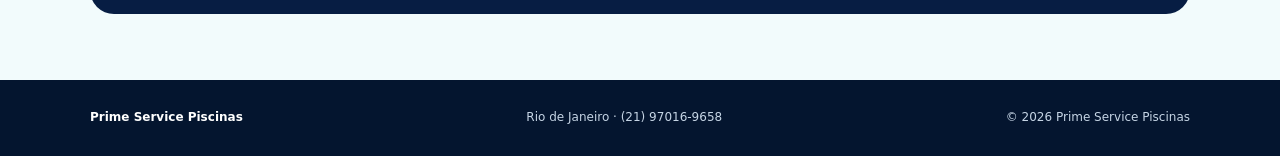
==== commit b782c0fb: "Corrigir carregamento da logo em todas as páginas" ====
--- a/servicos/guardiao-operador.html
+++ b/servicos/guardiao-operador.html
@@ -1,6 +1,6 @@
 <!doctype html>
-<html lang="pt-BR"><head><meta charset="utf-8"><meta name="viewport" content="width=device-width,initial-scale=1"><meta name="theme-color" content="#071d43"><title>Guardião / Operador de Piscina | Prime Service Piscinas</title><meta name="description" content="Acompanhamento profissional e rotina de cuidados para piscinas em condomínios e residências no Rio de Janeiro."><link rel="stylesheet" href="../style.css"></head><body>
-<header><div class="wrap nav"><a class="brand" style="display:flex;align-items:center;gap:12px" href="../index.html"><img src="../PSP.jpeg" alt="Logo original Prime Service Piscinas" style="width:82px;height:68px;object-fit:contain"></a><nav id="nav"><a href="../index.html">Início</a><a href="limpeza-de-piscina.html">Limpeza</a><a href="manutencao-equipamentos.html">Manutenção</a><a href="venda-equipamentos.html">Equipamentos</a></nav><a class="btn" href="https://wa.me/5521970169658?text=Ol%C3%A1%21%20Gostaria%20de%20informa%C3%A7%C3%B5es%20sobre%20Guardião%20ou%20Operador%20de%20Piscina." target="_blank" rel="noopener">Solicitar orçamento</a><button class="menu" id="menu" aria-label="Abrir menu">☰</button></div></header>
+<html lang="pt-BR"><head><meta charset="utf-8"><meta name="viewport" content="width=device-width,initial-scale=1"><meta name="theme-color" content="#071d43"><title>Guardião / Operador de Piscina | Prime Service Piscinas</title><meta name="description" content="Acompanhamento profissional e rotina de cuidados para piscinas em condomínios e residências no Rio de Janeiro."><link rel="stylesheet" href="../style.css?v=20261128-2"></head><body>
+<header><div class="wrap nav"><a class="brand" style="display:flex;align-items:center;gap:12px" href="../index.html"><img src="https://raw.githubusercontent.com/manucrf/primeservicepiscinas/main/PSP.jpeg" alt="Logo original Prime Service Piscinas" style="width:82px;height:68px;object-fit:contain"></a><nav id="nav"><a href="../index.html">Início</a><a href="limpeza-de-piscina.html">Limpeza</a><a href="manutencao-equipamentos.html">Manutenção</a><a href="venda-equipamentos.html">Equipamentos</a></nav><a class="btn" href="https://wa.me/5521970169658?text=Ol%C3%A1%21%20Gostaria%20de%20informa%C3%A7%C3%B5es%20sobre%20Guardião%20ou%20Operador%20de%20Piscina." target="_blank" rel="noopener">Solicitar orçamento</a><button class="menu" id="menu" aria-label="Abrir menu">☰</button></div></header>
 <main><section class="hero"><div class="wrap"><span class="eyebrow">🛟 Serviço profissional</span><h1>Guardião / Operador de Piscina</h1><p>Mais organização, cuidado e acompanhamento para a piscina do seu condomínio, clube ou residência.</p><a class="btn" href="https://wa.me/5521970169658?text=Ol%C3%A1%21%20Gostaria%20de%20um%20or%C3%A7amento%20para%20Guardião%20ou%20Operador%20de%20Piscina." target="_blank" rel="noopener">Falar pelo WhatsApp</a></div></section>
 <section><div class="wrap"><p class="breadcrumb"><a href="../index.html">Início</a> / Guardião / Operador de Piscina</p><div class="split"><div><span class="kicker">Acompanhamento especializado</span><h2>Cuidado atento com a sua área de piscina</h2><p class="muted">O Guardião ou Operador de Piscina acompanha a rotina de cuidados do espaço, ajudando a manter a piscina em boas condições para utilização. O trabalho é organizado de acordo com as características do local e a necessidade do cliente.</p><h3>O que pode fazer parte do serviço</h3><ul class="check"><li>Acompanhamento visual das condições da água e da piscina.</li><li>Rotina de limpeza e conservação do espaço aquático.</li><li>Verificação visual de bombas, filtros e circulação.</li><li>Acompanhamento dos parâmetros da água, conforme a rotina definida.</li><li>Comunicação de necessidades de manutenção ou ajustes.</li></ul></div><div class="panel"><h3>Para quem é indicado?</h3><p class="muted">Condomínios, clubes, academias, hotéis e residências que precisam de acompanhamento frequente e de uma rotina organizada de cuidados com a piscina.</p><h3>Atendimento sob consulta</h3><p class="muted">A frequência, as atividades e o formato do acompanhamento são definidos conforme a estrutura e a necessidade do local.</p><a class="btn dark" href="https://wa.me/5521970169658?text=Olá!%20Quero%20consultar%20o%20serviço%20de%20Guardião%20ou%20Operador%20de%20Piscina." target="_blank" rel="noopener">Consultar disponibilidade</a></div></div></div></section>
 <section class="band"><div class="wrap cta"><h2>Vamos conversar sobre sua piscina?</h2><p>Conte para nossa equipe onde fica a piscina e qual tipo de acompanhamento você precisa.</p><a class="btn" href="https://wa.me/5521970169658?text=Olá!%20Gostaria%20de%20um%20orçamento%20para%20Guardião%20ou%20Operador%20de%20Piscina." target="_blank" rel="noopener">Solicitar orçamento no WhatsApp</a><p><a href="../index.html" style="color:#a9ffff">← Voltar para todos os serviços</a></p></div></section></main><footer><div class="wrap foot"><strong>Prime Service Piscinas</strong><span>Rio de Janeiro · (21) 97016-9658</span><span>© <span class="year"></span> Prime Service Piscinas</span></div></footer><script>const m=document.getElementById('menu'),n=document.getElementById('nav');m.addEventListener('click',()=>n.classList.toggle('open'));document.querySelectorAll('.year').forEach(e=>e.textContent=new Date().getFullYear());</script></body></html>
--- a/style.css
+++ b/style.css
@@ -2,7 +2,7 @@
 :root{--navy:#071d43;--blue:#087fc1;--turq:#18c6c8;--aqua:#e9fbfb;--ink:#17304d;--muted:#62748a;--line:#e4edf4}
 *{box-sizing:border-box}html{scroll-behavior:smooth;scroll-padding-top:90px}body{margin:0;font-family:Inter,Poppins,system-ui,-apple-system,"Segoe UI",sans-serif;color:var(--ink);line-height:1.65}a{color:inherit}a:focus-visible,button:focus-visible{outline:3px solid #f5c84b;outline-offset:4px}.wrap{width:min(1100px,calc(100% - 36px));margin:auto}
 header{position:sticky;top:0;z-index:10;background:#ffffffef;backdrop-filter:blur(10px);border-bottom:1px solid var(--line)}
-.nav{min-height:74px;display:flex;align-items:center;justify-content:space-between;gap:20px}.brand{text-decoration:none;font-weight:800;color:var(--navy);letter-spacing:-.5px;line-height:1.05}.brand small{display:block;color:var(--blue);font-size:10px;letter-spacing:2px;margin-top:4px}
+.nav{min-height:74px;display:flex;align-items:center;justify-content:space-between;gap:20px}.brand{text-decoration:none;display:flex;align-items:center;flex-shrink:0}.brand img{display:block;width:82px;height:68px;max-width:100%;object-fit:contain}
 nav{display:flex;align-items:center;gap:20px}nav a{font-size:13px;font-weight:650;text-decoration:none;color:#40536a}nav a:hover{color:var(--blue)}
 .btn{display:inline-flex;align-items:center;justify-content:center;padding:13px 20px;border-radius:999px;background:var(--turq);color:var(--navy);font-weight:800;text-decoration:none;border:0;box-shadow:0 8px 20px #18c6c833}.btn:hover{filter:brightness(1.04);transform:translateY(-1px)}.btn.dark{background:var(--navy);color:white}
 .menu{display:none;border:1px solid var(--line);background:white;border-radius:10px;padding:9px}
@@ -15,7 +15,7 @@
 footer{background:#04152f;color:#c6d5e5;padding:28px 0;font-size:12px}.foot{display:flex;justify-content:space-between;gap:18px;flex-wrap:wrap}footer strong{color:white}
 .float{position:fixed;right:18px;bottom:18px;z-index:20;width:58px;height:58px;border-radius:50%;display:grid;place-items:center;background:#20c875;color:white;text-decoration:none;font-size:27px;box-shadow:0 8px 25px #0003}
 .breadcrumb{font-size:13px;color:var(--muted);margin:18px 0}.breadcrumb a{color:var(--blue)}
-@media(max-width:800px){nav{display:none;position:absolute;top:73px;left:0;right:0;background:white;padding:18px 22px;border-bottom:1px solid var(--line);flex-direction:column;align-items:flex-start}nav.open{display:flex}.menu{display:block}.nav>.btn{display:none}.grid{grid-template-columns:repeat(2,1fr)}.split{grid-template-columns:1fr}}
-@media(max-width:540px){.grid{grid-template-columns:1fr}.hero{padding:55px 0 62px}section{padding:52px 0}.cta{padding:26px 20px}}
+@media(max-width:800px){.nav{gap:10px;min-height:68px}.brand img{width:68px;height:58px}nav{display:none;position:absolute;top:73px;left:0;right:0;background:white;padding:18px 22px;border-bottom:1px solid var(--line);flex-direction:column;align-items:flex-start}nav.open{display:flex}.menu{display:block}.nav>.btn{display:none}.grid{grid-template-columns:repeat(2,1fr)}.split{grid-template-columns:1fr}}
+@media(max-width:540px){.nav{width:calc(100% - 24px)}.brand img{width:58px;height:52px}.grid{grid-template-columns:1fr}.hero{padding:55px 0 62px}section{padding:52px 0}.cta{padding:26px 20px}}
 
 .service-tabs{display:grid;grid-template-columns:repeat(4,1fr);gap:16px;margin:0 0 38px}.service-tab{display:flex;flex-direction:column;gap:8px;padding:22px;border:1px solid var(--line);border-radius:18px;background:linear-gradient(160deg,#fff,#f2fbfc);text-decoration:none;box-shadow:0 10px 26px #071d4309;transition:transform .2s,border-color .2s}.service-tab:hover{transform:translateY(-3px);border-color:var(--turq)}.service-tab span{font-size:28px}.service-tab strong{color:var(--navy);line-height:1.25}.service-tab small{color:var(--muted);line-height:1.45}.secondary-intro{margin-top:8px}@media(max-width:800px){.service-tabs{grid-template-columns:repeat(2,1fr)}}@media(max-width:540px){.service-tabs{grid-template-columns:1fr}}
